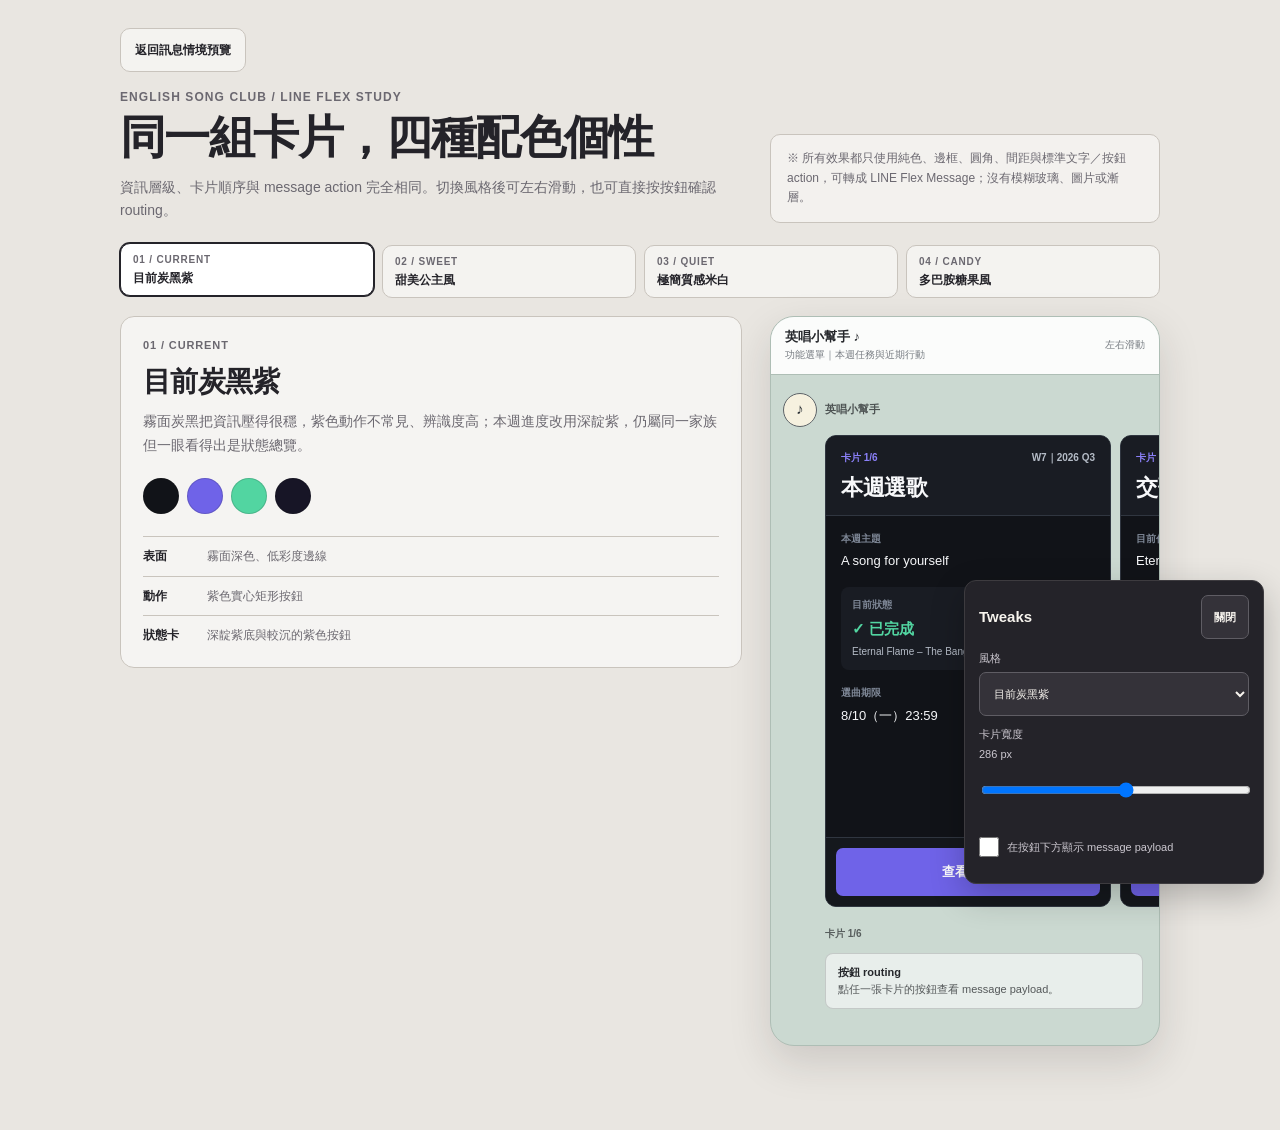
==== static/lab/carousel-themes/index.html @ 2abb139b "feat: add carousel prototype previews" ====
<!doctype html>
<html lang="zh-Hant">
<head>
  <meta charset="utf-8">
  <meta name="viewport" content="width=device-width, initial-scale=1">
  <meta name="robots" content="noindex, nofollow">
  <meta name="description" content="英唱小幫手 LINE Flex Carousel 現行炭黑紫與三種新配色比較稿。">
  <title>LINE Carousel 卡片配色比較</title>
  <style>
    :root {
      color-scheme: light;
      --page-bg: #e9e6e1;
      --page-ink: #242329;
      --page-muted: #6b6870;
      --page-line: #c9c4bd;
      --stage-bg: #d6e3db;
      --stage-line: #b8c7bf;
      --card-width: 286px;
      --font-body: "Microsoft JhengHei", "PingFang TC", sans-serif;
      --font-display: "Microsoft JhengHei", "PingFang TC", sans-serif;
      --motion: 180ms ease;
    }

    * { box-sizing: border-box; }

    html { background: var(--page-bg); }

    body {
      min-width: 0;
      margin: 0;
      color: var(--page-ink);
      background: var(--page-bg);
      font-family: var(--font-body);
      transition: background-color var(--motion), color var(--motion);
    }

    button,
    select,
    input { font: inherit; }

    button { cursor: pointer; }

    .artifact {
      width: min(100%, 1080px);
      margin: 0 auto;
      padding: 28px 20px 84px;
    }

    .back-link {
      display: inline-flex;
      min-height: 44px;
      align-items: center;
      margin-bottom: 18px;
      padding: 0 14px;
      border: 1px solid var(--page-line);
      border-radius: 10px;
      color: var(--page-ink);
      background: rgba(255, 255, 255, .52);
      font-size: 12px;
      font-weight: 800;
      text-decoration: none;
    }

    .intro {
      display: grid;
      grid-template-columns: minmax(0, 1fr) minmax(280px, 390px);
      gap: 28px;
      align-items: end;
      margin-bottom: 22px;
    }

    .kicker {
      margin: 0 0 8px;
      color: var(--page-muted);
      font-size: 12px;
      font-weight: 800;
      letter-spacing: .09em;
    }

    h1 {
      max-width: 680px;
      margin: 0;
      font: 800 clamp(26px, 5vw, 46px)/1.12 var(--font-display);
      letter-spacing: -.035em;
    }

    .intro-copy {
      max-width: 640px;
      margin: 12px 0 0;
      color: var(--page-muted);
      font-size: 14px;
      line-height: 1.7;
    }

    .implementation-note {
      margin: 0;
      padding: 14px 16px;
      border: 1px solid var(--page-line);
      border-radius: 10px;
      background: rgba(255, 255, 255, .42);
      color: var(--page-muted);
      font-size: 12px;
      line-height: 1.65;
    }

    .theme-switcher {
      display: grid;
      grid-template-columns: repeat(4, minmax(0, 1fr));
      gap: 8px;
      margin: 0 0 18px;
    }

    .theme-button {
      min-height: 52px;
      padding: 9px 12px;
      border: 1px solid var(--page-line);
      border-radius: 10px;
      color: var(--page-ink);
      background: rgba(255, 255, 255, .52);
      font-size: 12px;
      font-weight: 800;
      line-height: 1.35;
      text-align: left;
      transition: transform var(--motion), border-color var(--motion), background-color var(--motion);
    }

    .theme-button span {
      display: block;
      margin-bottom: 3px;
      color: var(--page-muted);
      font-size: 10px;
      letter-spacing: .08em;
    }

    .theme-button[aria-pressed="true"] {
      border-color: var(--page-ink);
      background: #ffffff;
      box-shadow: 0 0 0 1px var(--page-ink);
      transform: translateY(-2px);
    }

    .preview-grid {
      display: grid;
      grid-template-columns: minmax(0, 1fr) 390px;
      gap: 28px;
      align-items: start;
    }

    .theme-brief {
      position: sticky;
      top: 20px;
      padding: 22px;
      border: 1px solid var(--page-line);
      border-radius: 14px;
      background: rgba(255, 255, 255, .56);
    }

    .theme-index {
      margin: 0 0 14px;
      color: var(--page-muted);
      font-size: 11px;
      font-weight: 800;
      letter-spacing: .08em;
    }

    .theme-brief h2 {
      margin: 0;
      font: 800 28px/1.2 var(--font-display);
      letter-spacing: -.025em;
    }

    .theme-summary {
      margin: 12px 0 0;
      color: var(--page-muted);
      font-size: 14px;
      line-height: 1.7;
    }

    .swatches {
      display: flex;
      gap: 8px;
      margin-top: 20px;
    }

    .swatch {
      width: 36px;
      height: 36px;
      border: 1px solid rgba(20, 20, 24, .16);
      border-radius: 50%;
      background: var(--swatch);
    }

    .difference-list {
      display: grid;
      gap: 10px;
      margin: 22px 0 0;
      padding: 0;
      list-style: none;
    }

    .difference-list li {
      display: grid;
      grid-template-columns: 54px 1fr;
      gap: 10px;
      padding-top: 10px;
      border-top: 1px solid var(--page-line);
      color: var(--page-muted);
      font-size: 12px;
      line-height: 1.55;
    }

    .difference-list strong { color: var(--page-ink); }

    .phone {
      width: 390px;
      overflow: hidden;
      border: 1px solid var(--stage-line);
      border-radius: 24px;
      background: var(--stage-bg);
      box-shadow: 0 16px 42px rgba(40, 35, 32, .15);
      transition: background-color var(--motion), border-color var(--motion);
    }

    .line-bar {
      display: flex;
      align-items: center;
      justify-content: space-between;
      min-height: 58px;
      padding: 10px 14px;
      border-bottom: 1px solid var(--stage-line);
      background: rgba(255, 255, 255, .92);
    }

    .line-bar__title {
      display: block;
      color: #25272b;
      font-size: 13px;
      font-weight: 800;
    }

    .line-bar__meta {
      display: block;
      margin-top: 2px;
      color: #777c82;
      font-size: 10px;
    }

    .line-bar__hint {
      color: #777c82;
      font-size: 10px;
    }

    .chat {
      min-height: 670px;
      padding: 18px 0 14px 12px;
    }

    .sender-row {
      display: flex;
      gap: 8px;
      align-items: center;
      margin: 0 12px 8px 0;
    }

    .avatar {
      display: grid;
      width: 34px;
      height: 34px;
      place-items: center;
      border: 1px solid #5d6368;
      border-radius: 50%;
      color: #2c3135;
      background: #f6f1df;
      font-family: Georgia, serif;
      font-size: 15px;
      font-weight: 800;
    }

    .sender {
      color: rgba(28, 31, 33, .72);
      font-size: 11px;
      font-weight: 800;
    }

    .carousel {
      display: flex;
      width: 100%;
      gap: 9px;
      overflow-x: auto;
      padding: 0 30px 12px 42px;
      scroll-padding-left: 42px;
      scroll-snap-type: x mandatory;
      scrollbar-width: thin;
      overscroll-behavior-x: contain;
    }

    .card {
      display: flex;
      width: min(var(--card-width), calc(100vw - 76px));
      min-height: 472px;
      flex: 0 0 min(var(--card-width), calc(100vw - 76px));
      flex-direction: column;
      overflow: hidden;
      border: 1px solid var(--card-border);
      border-radius: var(--card-radius);
      color: var(--card-text);
      background: var(--card-bg);
      scroll-snap-align: start;
      scroll-snap-stop: always;
      transition: background-color var(--motion), border-color var(--motion), border-radius var(--motion);
    }

    .card__header {
      padding: var(--header-padding);
      border-bottom: var(--divider-width) solid var(--card-border);
      background: var(--header-bg);
    }

    .card__eyebrow {
      display: flex;
      align-items: flex-start;
      justify-content: space-between;
      gap: 8px;
      font-size: 10px;
      font-weight: 800;
      line-height: 1.35;
    }

    .card__count { color: var(--card-accent); }

    .card__context {
      color: var(--card-muted);
      text-align: right;
    }

    .card__title {
      margin: 10px 0 0;
      color: var(--card-text);
      font: var(--title-weight) 22px/1.24 var(--font-display);
      letter-spacing: var(--title-spacing);
    }

    .card__body {
      display: flex;
      flex: 1 1 auto;
      flex-direction: column;
      gap: var(--body-gap);
      padding: var(--body-padding);
      background: var(--body-bg);
    }

    .field { min-width: 0; }

    .label {
      display: block;
      color: var(--card-subtle);
      font-size: 10px;
      font-weight: 800;
      line-height: 1.35;
      letter-spacing: var(--label-spacing);
    }

    .value {
      display: block;
      margin-top: 6px;
      color: var(--card-text);
      font-size: 13px;
      line-height: 1.55;
      overflow-wrap: anywhere;
    }

    .status-panel {
      padding: var(--panel-padding);
      border: var(--panel-border-width) solid var(--panel-border);
      border-radius: var(--panel-radius);
      background: var(--panel-bg);
    }

    .status-value {
      display: block;
      margin-top: 6px;
      color: var(--status-color, var(--card-muted));
      font-size: 15px;
      font-weight: 800;
      line-height: 1.42;
    }

    .status-detail {
      display: block;
      margin-top: 5px;
      color: var(--card-muted);
      font-size: 10px;
      line-height: 1.5;
      overflow-wrap: anywhere;
    }

    .steps {
      display: grid;
      grid-template-columns: repeat(3, minmax(0, 1fr));
      gap: 6px;
      margin-top: 8px;
    }

    .step {
      padding: 10px 4px 8px;
      border: 1px solid var(--step-border);
      border-radius: var(--step-radius);
      color: var(--card-text);
      background: var(--step-bg);
      text-align: center;
    }

    .step strong {
      display: block;
      color: var(--status-done);
      font-size: 15px;
      line-height: 1;
    }

    .step span {
      display: block;
      margin-top: 7px;
      font-size: 10px;
      font-weight: 800;
      line-height: 1.25;
    }

    .card__footer {
      padding: var(--footer-padding);
      border-top: var(--divider-width) solid var(--card-border);
      background: var(--footer-bg);
    }

    .card__button {
      width: 100%;
      min-height: 48px;
      padding: 10px 12px;
      border: var(--button-border-width) solid var(--button-border);
      border-radius: var(--button-radius);
      color: var(--button-text);
      background: var(--button-bg);
      font-size: 13px;
      font-weight: 800;
      transition: transform 120ms ease, filter 120ms ease;
    }

    .card__button:active { transform: scale(.985); }

    .route {
      display: block;
      margin-top: 7px;
      color: var(--card-subtle);
      font-family: Consolas, monospace;
      font-size: 9px;
      text-align: center;
    }

    .route[hidden] { display: none; }

    .page-indicator {
      margin: 8px 16px 0 42px;
      color: rgba(28, 31, 33, .66);
      font-size: 10px;
      font-weight: 800;
    }

    .tap-result {
      min-height: 48px;
      margin: 12px 16px 0 42px;
      padding: 10px 12px;
      border: 1px solid rgba(34, 38, 40, .18);
      border-radius: 8px;
      color: rgba(28, 31, 33, .72);
      background: rgba(255, 255, 255, .56);
      font-size: 11px;
      line-height: 1.55;
    }

    .tap-result strong { color: #25272b; }

    /* 01：目前炭黑紫。霧面深色、緊實間距、實心紫色動作。 */
    .preview-shell[data-theme="baseline"] {
      --stage-bg: #cbd9d1;
      --stage-line: #aebeb5;
      --card-bg: #111318;
      --header-bg: #191c23;
      --body-bg: #111318;
      --footer-bg: #15181d;
      --card-border: #303640;
      --card-text: #f7f8fa;
      --card-muted: #b4bbc6;
      --card-subtle: #7e8796;
      --card-accent: #8b80f9;
      --panel-bg: #191c23;
      --panel-border: transparent;
      --status-done: #52d5a1;
      --status-pending: #f0c66b;
      --step-bg: #111318;
      --step-border: transparent;
      --button-bg: #6f63e8;
      --button-text: #ffffff;
      --button-border: #6f63e8;
      --card-radius: 11px;
      --panel-radius: 8px;
      --step-radius: 6px;
      --button-radius: 7px;
      --header-padding: 15px 15px 13px;
      --body-padding: 16px 15px;
      --footer-padding: 10px;
      --body-gap: 16px;
      --panel-padding: 11px;
      --divider-width: 1px;
      --panel-border-width: 0px;
      --button-border-width: 0px;
      --title-weight: 800;
      --title-spacing: -.015em;
      --label-spacing: 0;
    }

    .preview-shell[data-theme="baseline"] .card[data-role="progress"] {
      --card-bg: #171526;
      --header-bg: #211d35;
      --body-bg: #171526;
      --footer-bg: #1b192c;
      --card-border: #4a426d;
      --card-accent: #b5acff;
      --panel-bg: #25203d;
      --step-bg: #13111f;
      --button-bg: #554c92;
      --button-border: #554c92;
    }

    /* 02：甜美公主風。奶油粉、莓果色、圓潤輪廓與珍珠般的留白。 */
    .preview-shell[data-theme="princess"] {
      --stage-bg: #ead8d9;
      --stage-line: #cdb7bb;
      --card-bg: #fff9f5;
      --header-bg: #f8e4e8;
      --body-bg: #fff9f5;
      --footer-bg: #fdf0f1;
      --card-border: #c98c9b;
      --card-text: #442b36;
      --card-muted: #80616e;
      --card-subtle: #9e7582;
      --card-accent: #bb3d71;
      --panel-bg: #f8e9ed;
      --panel-border: #e5c1ca;
      --status-done: #35765d;
      --status-pending: #9b5d16;
      --step-bg: #fffaf7;
      --step-border: #e7c9d0;
      --button-bg: #a82e62;
      --button-text: #fff9fb;
      --button-border: #a82e62;
      --card-radius: 22px;
      --panel-radius: 15px;
      --step-radius: 12px;
      --button-radius: 999px;
      --header-padding: 18px 18px 15px;
      --body-padding: 20px 18px;
      --footer-padding: 13px 14px 14px;
      --body-gap: 20px;
      --panel-padding: 13px;
      --divider-width: 1px;
      --panel-border-width: 1px;
      --button-border-width: 1px;
      --title-weight: 800;
      --title-spacing: .01em;
      --label-spacing: .07em;
      --font-display: Georgia, "Microsoft JhengHei", serif;
    }

    .preview-shell[data-theme="princess"] .card[data-role="progress"] {
      --card-bg: #eee8f0;
      --header-bg: #ded2e2;
      --body-bg: #eee8f0;
      --footer-bg: #e5dce8;
      --card-border: #9d82a4;
      --card-text: #3d3042;
      --card-muted: #76667d;
      --card-subtle: #8d7793;
      --card-accent: #74517e;
      --panel-bg: #e2d7e6;
      --panel-border: #bca7c1;
      --step-bg: #f6f1f7;
      --step-border: #cdbbd1;
      --button-bg: #74517e;
      --button-border: #74517e;
    }

    /* 03：極簡質感米白。紙感暖白、墨色、細線與較方正的節奏。 */
    .preview-shell[data-theme="minimal"] {
      --stage-bg: #ddd7cb;
      --stage-line: #bdb5a7;
      --card-bg: #f7f2e8;
      --header-bg: #f7f2e8;
      --body-bg: #f7f2e8;
      --footer-bg: #f7f2e8;
      --card-border: #b8ad9b;
      --card-text: #272622;
      --card-muted: #716b61;
      --card-subtle: #8d8578;
      --card-accent: #5f5548;
      --panel-bg: #ece5d8;
      --panel-border: #d2c8b7;
      --status-done: #2f6e58;
      --status-pending: #91641e;
      --step-bg: #f8f4ec;
      --step-border: #d2c8b7;
      --button-bg: #2f2d28;
      --button-text: #fbf7ef;
      --button-border: #2f2d28;
      --card-radius: 6px;
      --panel-radius: 3px;
      --step-radius: 2px;
      --button-radius: 3px;
      --header-padding: 19px 18px 15px;
      --body-padding: 22px 18px;
      --footer-padding: 12px 18px 18px;
      --body-gap: 22px;
      --panel-padding: 13px;
      --divider-width: 1px;
      --panel-border-width: 1px;
      --button-border-width: 1px;
      --title-weight: 700;
      --title-spacing: .035em;
      --label-spacing: .11em;
    }

    .preview-shell[data-theme="minimal"] .card[data-role="progress"] {
      --card-bg: #ded7ca;
      --header-bg: #d6cdbf;
      --body-bg: #ded7ca;
      --footer-bg: #ded7ca;
      --card-border: #897e6f;
      --card-text: #302d28;
      --card-muted: #655f56;
      --card-subtle: #766e63;
      --card-accent: #453f37;
      --panel-bg: #d2c9bb;
      --panel-border: #a99e8e;
      --step-bg: #e8e1d6;
      --step-border: #b9ad9c;
      --button-bg: transparent;
      --button-text: #302d28;
      --button-border: #514b43;
    }

    /* 04：多巴胺糖果風。高彩度分工、厚實圓角、每張卡一種糖果角色。 */
    .preview-shell[data-theme="candy"] {
      --stage-bg: #ffe56b;
      --stage-line: #262c4f;
      --card-bg: #fffaf2;
      --header-bg: #fffaf2;
      --body-bg: #fffaf2;
      --footer-bg: #fff2dc;
      --card-border: #252a50;
      --card-text: #202544;
      --card-muted: #575d7b;
      --card-subtle: #6f7190;
      --card-accent: var(--kind-accent, #e73378);
      --panel-bg: var(--kind-soft, #ffe2ed);
      --panel-border: #252a50;
      --status-done: #008a6c;
      --status-pending: #9b4c00;
      --step-bg: #fffaf2;
      --step-border: #252a50;
      --button-bg: var(--kind-action, #e73378);
      --button-text: #ffffff;
      --button-border: #252a50;
      --card-radius: 18px;
      --panel-radius: 13px;
      --step-radius: 10px;
      --button-radius: 12px;
      --header-padding: 17px 16px 14px;
      --body-padding: 18px 16px;
      --footer-padding: 12px;
      --body-gap: 18px;
      --panel-padding: 12px;
      --divider-width: 2px;
      --panel-border-width: 2px;
      --button-border-width: 2px;
      --title-weight: 900;
      --title-spacing: -.02em;
      --label-spacing: .05em;
      --font-display: "Arial Rounded MT Bold", "Microsoft JhengHei", sans-serif;
    }

    .preview-shell[data-theme="candy"] .card[data-kind="pick"] { --kind-accent: #df2472; --kind-soft: #ffe0eb; --kind-action: #df2472; }
    .preview-shell[data-theme="candy"] .card[data-kind="submit"] { --kind-accent: #275bd8; --kind-soft: #dfe9ff; --kind-action: #275bd8; }
    .preview-shell[data-theme="candy"] .card[data-kind="reflection"] { --kind-accent: #d94d19; --kind-soft: #ffe3d4; --kind-action: #d94d19; }
    .preview-shell[data-theme="candy"] .card[data-kind="next"] { --kind-accent: #007d75; --kind-soft: #d4f3ea; --kind-action: #007d75; }
    .preview-shell[data-theme="candy"] .card[data-kind="activity"] { --kind-accent: #9b3cc2; --kind-soft: #f3ddfb; --kind-action: #9b3cc2; }

    .preview-shell[data-theme="candy"] .card[data-role="progress"] {
      --kind-accent: #6750cc;
      --card-bg: #e8e0ff;
      --header-bg: #d9ceff;
      --body-bg: #e8e0ff;
      --footer-bg: #ded3ff;
      --panel-bg: #d6c9ff;
      --step-bg: #f8f5ff;
      --button-bg: #4f3fa9;
    }

    .preview-shell[data-theme="candy"] .card__count {
      padding: 4px 7px;
      border: 2px solid #252a50;
      border-radius: 999px;
      color: #202544;
      background: var(--kind-soft, #ffe0eb);
      line-height: 1;
    }

    .tweaks {
      position: fixed;
      right: 16px;
      bottom: 16px;
      z-index: 20;
      width: min(300px, calc(100vw - 32px));
      padding: 14px;
      border: 1px solid #3d3b3f;
      border-radius: 12px;
      color: #f7f4ee;
      background: #242329;
      box-shadow: 0 12px 34px rgba(0, 0, 0, .24);
    }

    .tweaks[hidden] { display: none; }

    .tweaks__header {
      display: flex;
      align-items: center;
      justify-content: space-between;
      gap: 12px;
      margin-bottom: 12px;
    }

    .tweaks h2 {
      margin: 0;
      font: 800 15px/1.2 var(--font-body);
    }

    .tweaks__close {
      min-height: 44px;
      padding: 0 12px;
      border: 1px solid #5f5d64;
      border-radius: 7px;
      color: #f7f4ee;
      background: #343239;
      font-size: 11px;
      font-weight: 800;
    }

    .control {
      display: grid;
      gap: 6px;
      margin-top: 11px;
      color: #cbc7cf;
      font-size: 11px;
    }

    .control select,
    .control input[type="range"] {
      width: 100%;
      min-height: 44px;
    }

    .control select {
      padding: 0 10px;
      border: 1px solid #5f5d64;
      border-radius: 7px;
      color: #f7f4ee;
      background: #343239;
    }

    .control--check {
      grid-template-columns: 22px 1fr;
      align-items: center;
      min-height: 44px;
      cursor: pointer;
    }

    .control--check input {
      width: 20px;
      height: 20px;
      margin: 0;
    }

    @media (max-width: 820px) {
      .intro,
      .preview-grid { grid-template-columns: 1fr; }
      .theme-brief { position: static; }
      .phone { margin: 0 auto; }
    }

    @media (max-width: 520px) {
      .artifact { padding: 18px 0 74px; }
      .intro,
      .theme-switcher,
      .theme-brief { margin-right: 12px; margin-left: 12px; }
      .theme-switcher { grid-template-columns: repeat(2, minmax(0, 1fr)); }
      .phone { width: 100%; border-right: 0; border-left: 0; border-radius: 0; }
      .chat { min-height: 640px; }
    }

    @media (prefers-reduced-motion: reduce) {
      *,
      *::before,
      *::after {
        scroll-behavior: auto !important;
        transition-duration: .01ms !important;
      }
    }
  </style>
</head>
<body>
  <main class="artifact">
    <a class="back-link" href="../reminders/">返回訊息情境預覽</a>
    <section class="intro" aria-labelledby="page-title">
      <div>
        <p class="kicker">ENGLISH SONG CLUB / LINE FLEX STUDY</p>
        <h1 id="page-title">同一組卡片，四種配色個性</h1>
        <p class="intro-copy">資訊層級、卡片順序與 message action 完全相同。切換風格後可左右滑動，也可直接按按鈕確認 routing。</p>
      </div>
      <p class="implementation-note">※ 所有效果都只使用純色、邊框、圓角、間距與標準文字／按鈕 action，可轉成 LINE Flex Message；沒有模糊玻璃、圖片或漸層。</p>
    </section>

    <nav class="theme-switcher" aria-label="卡片風格">
      <button class="theme-button" type="button" data-theme-button="baseline" aria-pressed="true"><span>01 / CURRENT</span>目前炭黑紫</button>
      <button class="theme-button" type="button" data-theme-button="princess" aria-pressed="false"><span>02 / SWEET</span>甜美公主風</button>
      <button class="theme-button" type="button" data-theme-button="minimal" aria-pressed="false"><span>03 / QUIET</span>極簡質感米白</button>
      <button class="theme-button" type="button" data-theme-button="candy" aria-pressed="false"><span>04 / CANDY</span>多巴胺糖果風</button>
    </nav>

    <section class="preview-grid">
      <aside class="theme-brief" aria-live="polite">
        <p class="theme-index" id="theme-index">01 / CURRENT</p>
        <h2 id="theme-name">目前炭黑紫</h2>
        <p class="theme-summary" id="theme-summary"></p>
        <div class="swatches" id="swatches" aria-label="主要色票"></div>
        <ul class="difference-list" id="difference-list"></ul>
      </aside>

      <div class="preview-shell" data-theme="baseline">
        <section class="phone" aria-label="390 像素 LINE 手機預覽">
          <header class="line-bar">
            <div>
              <span class="line-bar__title">英唱小幫手 ♪</span>
              <span class="line-bar__meta">功能選單｜本週任務與近期行動</span>
            </div>
            <span class="line-bar__hint">左右滑動</span>
          </header>
          <div class="chat">
            <div class="sender-row">
              <div class="avatar" aria-hidden="true">♪</div>
              <span class="sender">英唱小幫手</span>
            </div>
            <div class="carousel" id="carousel" aria-label="功能選單卡片 Carousel"></div>
            <p class="page-indicator" id="page-indicator">卡片 1/6</p>
            <p class="tap-result" id="tap-result" aria-live="polite"><strong>按鈕 routing</strong><br>點任一張卡片的按鈕查看 message payload。</p>
          </div>
        </section>
      </div>
    </section>
  </main>

  <aside class="tweaks" id="tweaks" aria-label="Tweaks">
    <div class="tweaks__header">
      <h2>Tweaks</h2>
      <button class="tweaks__close" id="close-tweaks" type="button">關閉</button>
    </div>
    <label class="control">風格
      <select id="theme-select">
        <option value="baseline">目前炭黑紫</option>
        <option value="princess">甜美公主風</option>
        <option value="minimal">極簡質感米白</option>
        <option value="candy">多巴胺糖果風</option>
      </select>
    </label>
    <label class="control">卡片寬度 <output id="width-output">286 px</output>
      <input id="width-range" type="range" min="258" max="310" step="2" value="286">
    </label>
    <label class="control control--check">
      <input id="route-toggle" type="checkbox">
      <span>在按鈕下方顯示 message payload</span>
    </label>
  </aside>

  <script src="app.js"></script>
</body>
</html>
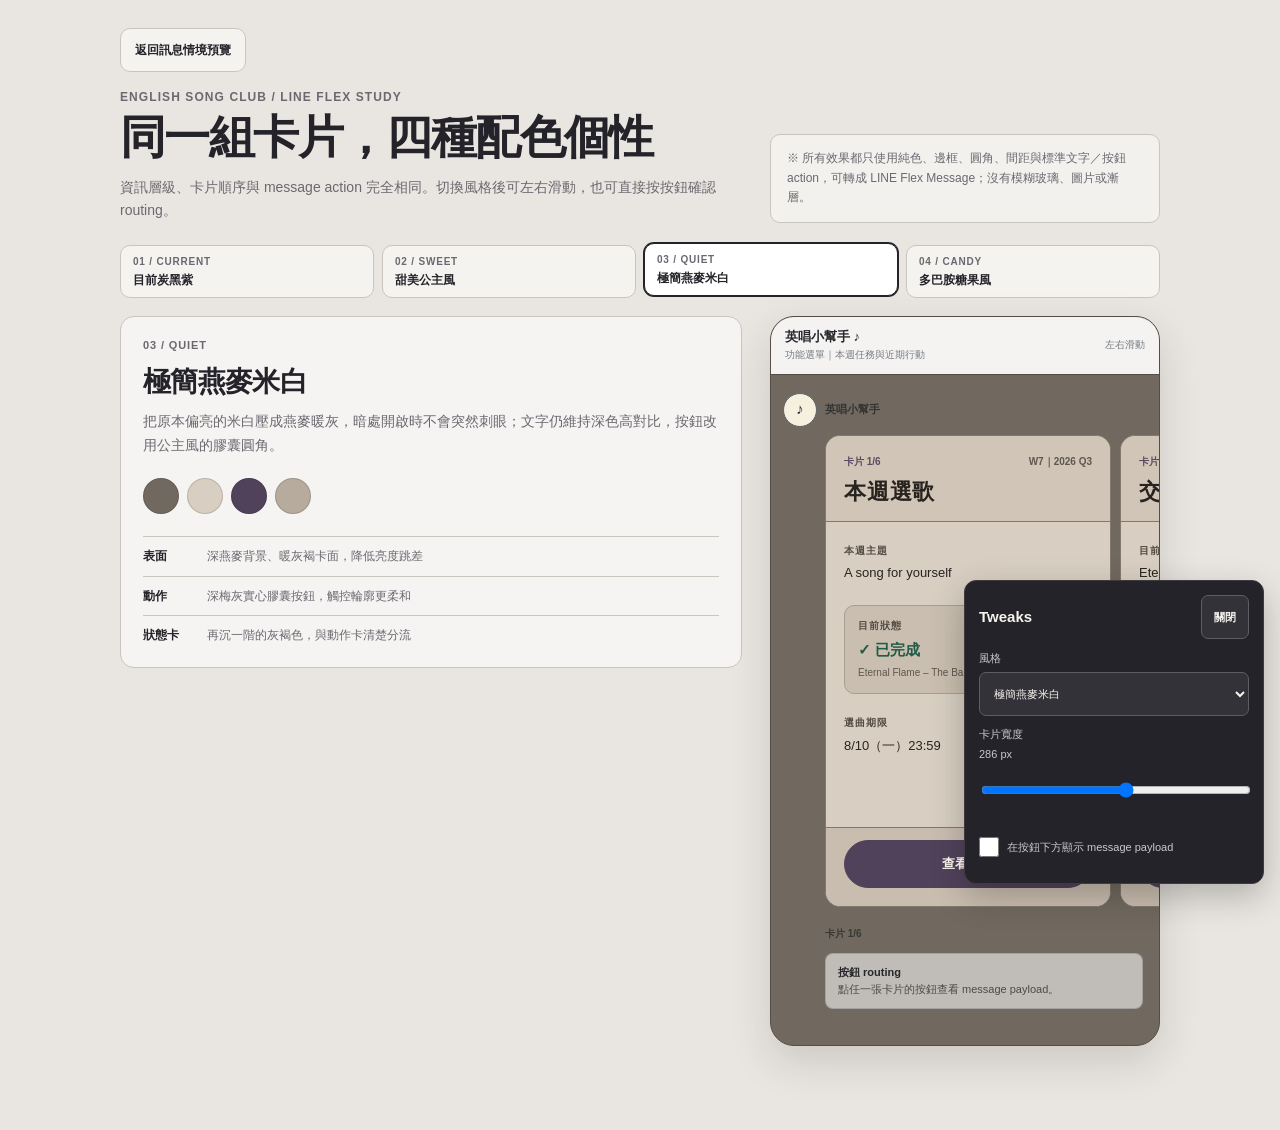
==== commit 056b53b0: "design: soften ivory carousel theme" ====
--- a/static/lab/carousel-themes/index.html
+++ b/static/lab/carousel-themes/index.html
@@ -588,32 +588,32 @@
       --button-border: #74517e;
     }
 
-    /* 03：極簡質感米白。紙感暖白、墨色、細線與較方正的節奏。 */
+    /* 03：極簡燕麥米白。壓低整體明度，以暖灰褐表面降低暗處觀看的亮度跳差。 */
     .preview-shell[data-theme="minimal"] {
-      --stage-bg: #ddd7cb;
-      --stage-line: #bdb5a7;
-      --card-bg: #f7f2e8;
-      --header-bg: #f7f2e8;
-      --body-bg: #f7f2e8;
-      --footer-bg: #f7f2e8;
-      --card-border: #b8ad9b;
-      --card-text: #272622;
-      --card-muted: #716b61;
-      --card-subtle: #8d8578;
-      --card-accent: #5f5548;
-      --panel-bg: #ece5d8;
-      --panel-border: #d2c8b7;
-      --status-done: #2f6e58;
-      --status-pending: #91641e;
-      --step-bg: #f8f4ec;
-      --step-border: #d2c8b7;
-      --button-bg: #2f2d28;
-      --button-text: #fbf7ef;
-      --button-border: #2f2d28;
-      --card-radius: 6px;
-      --panel-radius: 3px;
-      --step-radius: 2px;
-      --button-radius: 3px;
+      --stage-bg: #71695f;
+      --stage-line: #554e46;
+      --card-bg: #d8cfc2;
+      --header-bg: #d0c5b7;
+      --body-bg: #d8cfc2;
+      --footer-bg: #c9bdaf;
+      --card-border: #83786b;
+      --card-text: #28231f;
+      --card-muted: #5f574f;
+      --card-subtle: #534b44;
+      --card-accent: #594b63;
+      --panel-bg: #c9beaf;
+      --panel-border: #aa9e8f;
+      --status-done: #205c48;
+      --status-pending: #7b5214;
+      --step-bg: #ddd5ca;
+      --step-border: #aa9e8f;
+      --button-bg: #51425b;
+      --button-text: #fffaf2;
+      --button-border: #51425b;
+      --card-radius: 15px;
+      --panel-radius: 10px;
+      --step-radius: 9px;
+      --button-radius: 999px;
       --header-padding: 19px 18px 15px;
       --body-padding: 22px 18px;
       --footer-padding: 12px 18px 18px;
@@ -628,22 +628,22 @@
     }
 
     .preview-shell[data-theme="minimal"] .card[data-role="progress"] {
-      --card-bg: #ded7ca;
-      --header-bg: #d6cdbf;
-      --body-bg: #ded7ca;
-      --footer-bg: #ded7ca;
-      --card-border: #897e6f;
-      --card-text: #302d28;
-      --card-muted: #655f56;
-      --card-subtle: #766e63;
-      --card-accent: #453f37;
-      --panel-bg: #d2c9bb;
-      --panel-border: #a99e8e;
-      --step-bg: #e8e1d6;
-      --step-border: #b9ad9c;
-      --button-bg: transparent;
-      --button-text: #302d28;
-      --button-border: #514b43;
+      --card-bg: #b7ab9d;
+      --header-bg: #aa9d8e;
+      --body-bg: #b7ab9d;
+      --footer-bg: #a99c8d;
+      --card-border: #74685d;
+      --card-text: #251f1b;
+      --card-muted: #453d36;
+      --card-subtle: #453d36;
+      --card-accent: #493c52;
+      --panel-bg: #a39789;
+      --panel-border: #827568;
+      --step-bg: #c3b8aa;
+      --step-border: #8f8275;
+      --button-bg: #574a42;
+      --button-text: #fffaf2;
+      --button-border: #574a42;
     }
 
     /* 04：多巴胺糖果風。高彩度分工、厚實圓角、每張卡一種糖果角色。 */
@@ -827,22 +827,22 @@
     </section>
 
     <nav class="theme-switcher" aria-label="卡片風格">
-      <button class="theme-button" type="button" data-theme-button="baseline" aria-pressed="true"><span>01 / CURRENT</span>目前炭黑紫</button>
+      <button class="theme-button" type="button" data-theme-button="baseline" aria-pressed="false"><span>01 / CURRENT</span>目前炭黑紫</button>
       <button class="theme-button" type="button" data-theme-button="princess" aria-pressed="false"><span>02 / SWEET</span>甜美公主風</button>
-      <button class="theme-button" type="button" data-theme-button="minimal" aria-pressed="false"><span>03 / QUIET</span>極簡質感米白</button>
+      <button class="theme-button" type="button" data-theme-button="minimal" aria-pressed="true"><span>03 / QUIET</span>極簡燕麥米白</button>
       <button class="theme-button" type="button" data-theme-button="candy" aria-pressed="false"><span>04 / CANDY</span>多巴胺糖果風</button>
     </nav>
 
     <section class="preview-grid">
       <aside class="theme-brief" aria-live="polite">
-        <p class="theme-index" id="theme-index">01 / CURRENT</p>
-        <h2 id="theme-name">目前炭黑紫</h2>
+        <p class="theme-index" id="theme-index">03 / QUIET</p>
+        <h2 id="theme-name">極簡燕麥米白</h2>
         <p class="theme-summary" id="theme-summary"></p>
         <div class="swatches" id="swatches" aria-label="主要色票"></div>
         <ul class="difference-list" id="difference-list"></ul>
       </aside>
 
-      <div class="preview-shell" data-theme="baseline">
+      <div class="preview-shell" data-theme="minimal">
         <section class="phone" aria-label="390 像素 LINE 手機預覽">
           <header class="line-bar">
             <div>
@@ -874,7 +874,7 @@
       <select id="theme-select">
         <option value="baseline">目前炭黑紫</option>
         <option value="princess">甜美公主風</option>
-        <option value="minimal">極簡質感米白</option>
+        <option value="minimal" selected>極簡燕麥米白</option>
         <option value="candy">多巴胺糖果風</option>
       </select>
     </label>
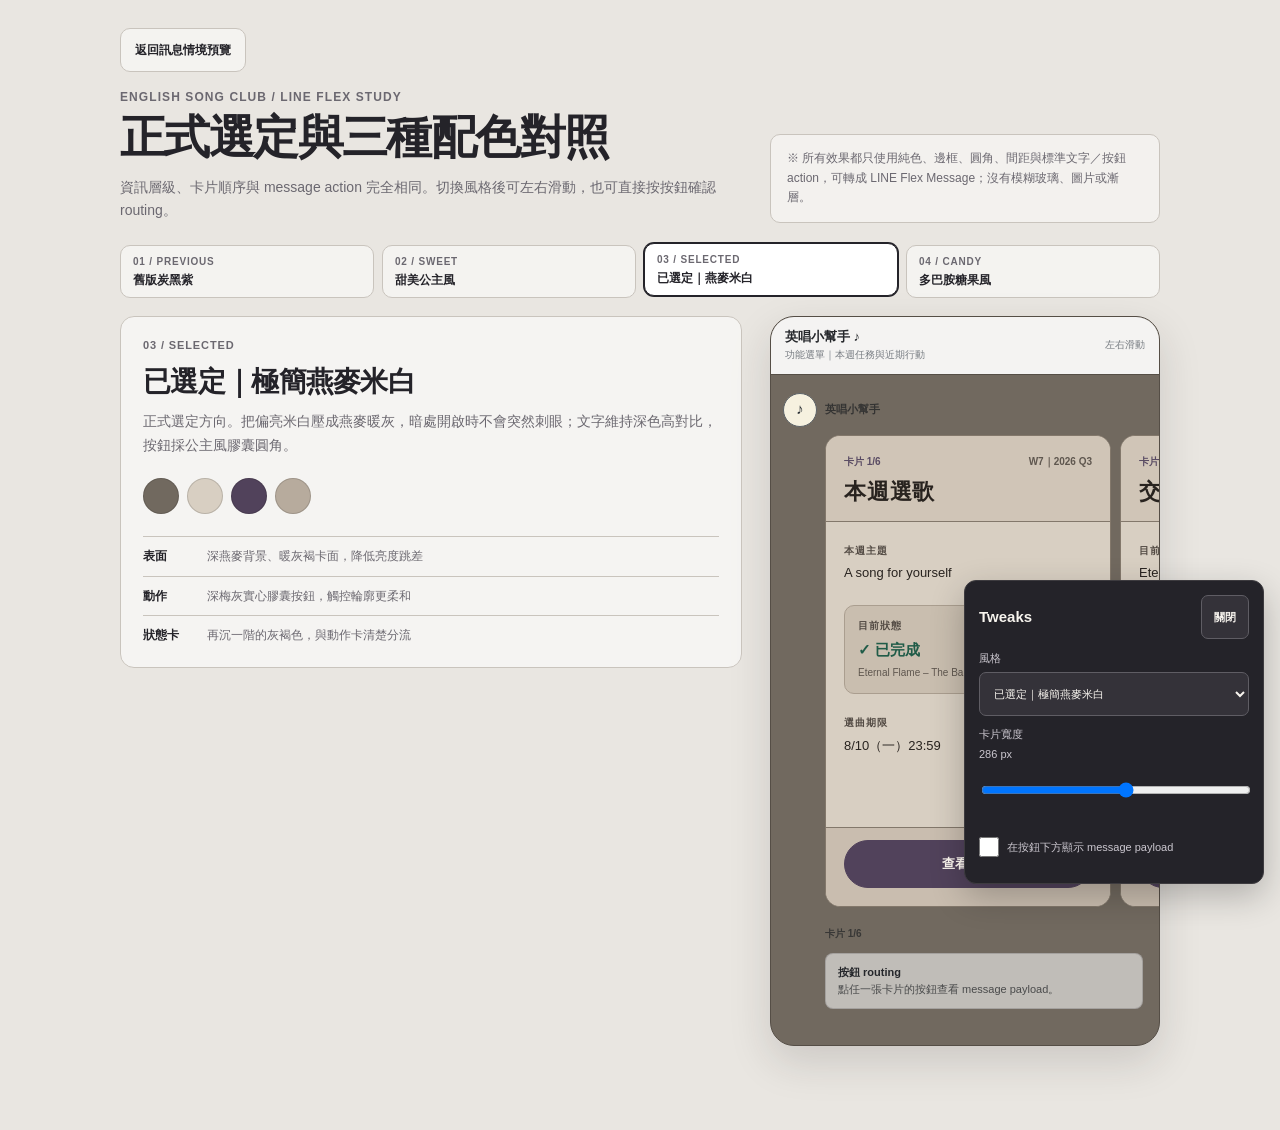
==== commit 67f3b4cb: "design: apply oat palette to carousel previews" ====
--- a/static/lab/carousel-themes/index.html
+++ b/static/lab/carousel-themes/index.html
@@ -820,23 +820,23 @@
     <section class="intro" aria-labelledby="page-title">
       <div>
         <p class="kicker">ENGLISH SONG CLUB / LINE FLEX STUDY</p>
-        <h1 id="page-title">同一組卡片，四種配色個性</h1>
+        <h1 id="page-title">正式選定與三種配色對照</h1>
         <p class="intro-copy">資訊層級、卡片順序與 message action 完全相同。切換風格後可左右滑動，也可直接按按鈕確認 routing。</p>
       </div>
       <p class="implementation-note">※ 所有效果都只使用純色、邊框、圓角、間距與標準文字／按鈕 action，可轉成 LINE Flex Message；沒有模糊玻璃、圖片或漸層。</p>
     </section>
 
     <nav class="theme-switcher" aria-label="卡片風格">
-      <button class="theme-button" type="button" data-theme-button="baseline" aria-pressed="false"><span>01 / CURRENT</span>目前炭黑紫</button>
+      <button class="theme-button" type="button" data-theme-button="baseline" aria-pressed="false"><span>01 / PREVIOUS</span>舊版炭黑紫</button>
       <button class="theme-button" type="button" data-theme-button="princess" aria-pressed="false"><span>02 / SWEET</span>甜美公主風</button>
-      <button class="theme-button" type="button" data-theme-button="minimal" aria-pressed="true"><span>03 / QUIET</span>極簡燕麥米白</button>
+      <button class="theme-button" type="button" data-theme-button="minimal" aria-pressed="true"><span>03 / SELECTED</span>已選定｜燕麥米白</button>
       <button class="theme-button" type="button" data-theme-button="candy" aria-pressed="false"><span>04 / CANDY</span>多巴胺糖果風</button>
     </nav>
 
     <section class="preview-grid">
       <aside class="theme-brief" aria-live="polite">
-        <p class="theme-index" id="theme-index">03 / QUIET</p>
-        <h2 id="theme-name">極簡燕麥米白</h2>
+        <p class="theme-index" id="theme-index">03 / SELECTED</p>
+        <h2 id="theme-name">已選定｜極簡燕麥米白</h2>
         <p class="theme-summary" id="theme-summary"></p>
         <div class="swatches" id="swatches" aria-label="主要色票"></div>
         <ul class="difference-list" id="difference-list"></ul>
@@ -872,9 +872,9 @@
     </div>
     <label class="control">風格
       <select id="theme-select">
-        <option value="baseline">目前炭黑紫</option>
+        <option value="baseline">舊版炭黑紫</option>
         <option value="princess">甜美公主風</option>
-        <option value="minimal" selected>極簡燕麥米白</option>
+        <option value="minimal" selected>已選定｜極簡燕麥米白</option>
         <option value="candy">多巴胺糖果風</option>
       </select>
     </label>
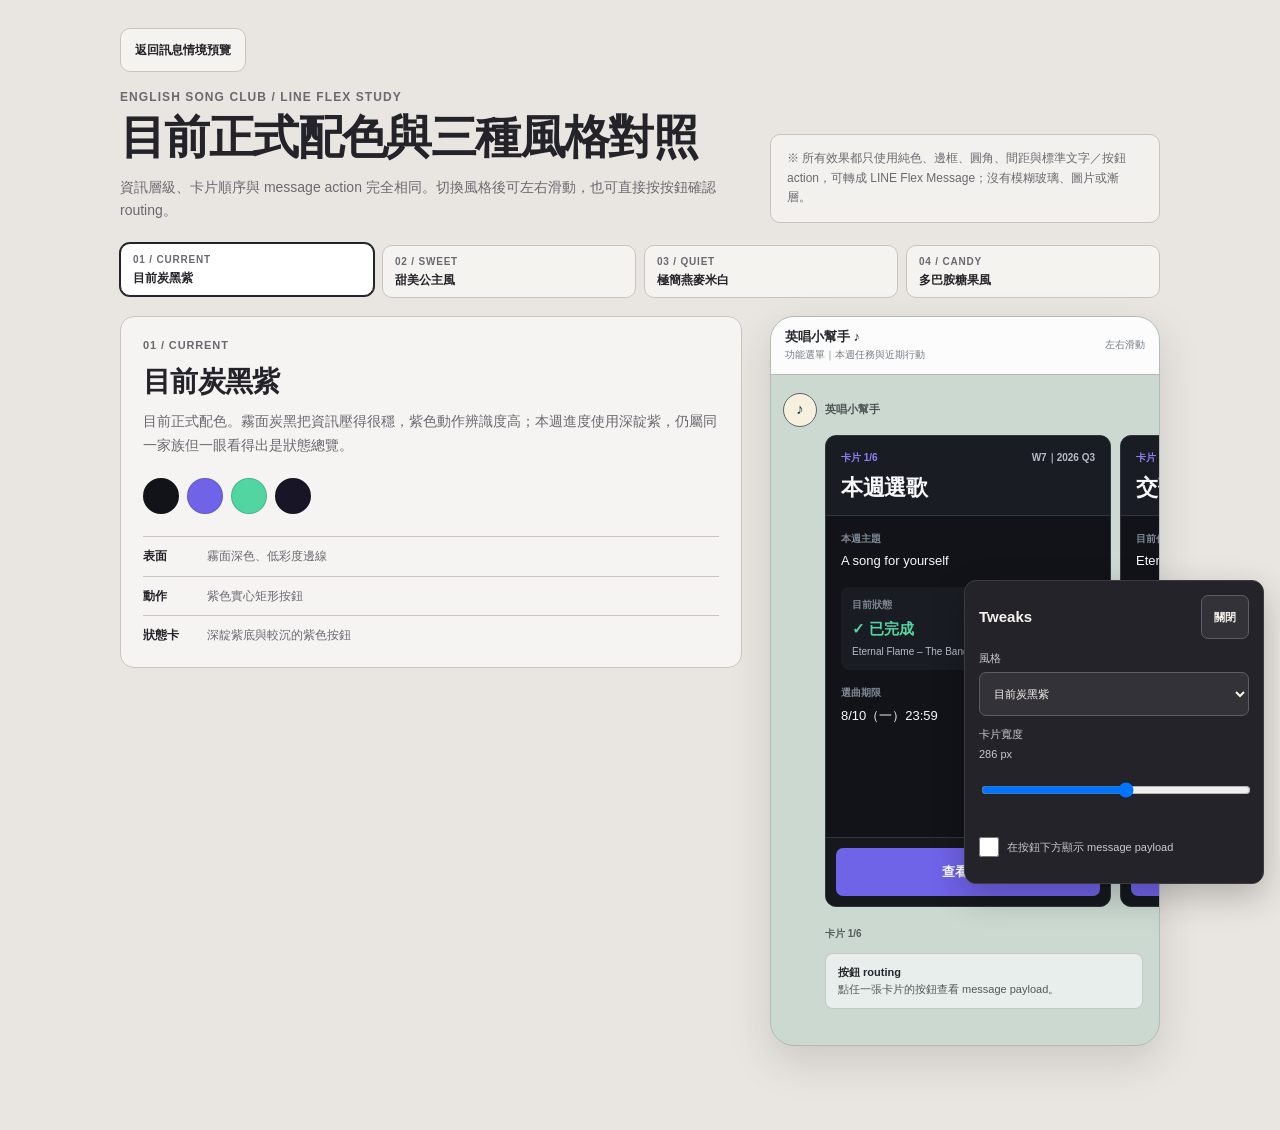
==== commit 06e183f6: "design: restore charcoal purple carousel previews" ====
--- a/static/lab/carousel-themes/index.html
+++ b/static/lab/carousel-themes/index.html
@@ -820,29 +820,29 @@
     <section class="intro" aria-labelledby="page-title">
       <div>
         <p class="kicker">ENGLISH SONG CLUB / LINE FLEX STUDY</p>
-        <h1 id="page-title">正式選定與三種配色對照</h1>
+        <h1 id="page-title">目前正式配色與三種風格對照</h1>
         <p class="intro-copy">資訊層級、卡片順序與 message action 完全相同。切換風格後可左右滑動，也可直接按按鈕確認 routing。</p>
       </div>
       <p class="implementation-note">※ 所有效果都只使用純色、邊框、圓角、間距與標準文字／按鈕 action，可轉成 LINE Flex Message；沒有模糊玻璃、圖片或漸層。</p>
     </section>
 
     <nav class="theme-switcher" aria-label="卡片風格">
-      <button class="theme-button" type="button" data-theme-button="baseline" aria-pressed="false"><span>01 / PREVIOUS</span>舊版炭黑紫</button>
+      <button class="theme-button" type="button" data-theme-button="baseline" aria-pressed="true"><span>01 / CURRENT</span>目前炭黑紫</button>
       <button class="theme-button" type="button" data-theme-button="princess" aria-pressed="false"><span>02 / SWEET</span>甜美公主風</button>
-      <button class="theme-button" type="button" data-theme-button="minimal" aria-pressed="true"><span>03 / SELECTED</span>已選定｜燕麥米白</button>
+      <button class="theme-button" type="button" data-theme-button="minimal" aria-pressed="false"><span>03 / QUIET</span>極簡燕麥米白</button>
       <button class="theme-button" type="button" data-theme-button="candy" aria-pressed="false"><span>04 / CANDY</span>多巴胺糖果風</button>
     </nav>
 
     <section class="preview-grid">
       <aside class="theme-brief" aria-live="polite">
-        <p class="theme-index" id="theme-index">03 / SELECTED</p>
-        <h2 id="theme-name">已選定｜極簡燕麥米白</h2>
+        <p class="theme-index" id="theme-index">01 / CURRENT</p>
+        <h2 id="theme-name">目前炭黑紫</h2>
         <p class="theme-summary" id="theme-summary"></p>
         <div class="swatches" id="swatches" aria-label="主要色票"></div>
         <ul class="difference-list" id="difference-list"></ul>
       </aside>
 
-      <div class="preview-shell" data-theme="minimal">
+      <div class="preview-shell" data-theme="baseline">
         <section class="phone" aria-label="390 像素 LINE 手機預覽">
           <header class="line-bar">
             <div>
@@ -872,9 +872,9 @@
     </div>
     <label class="control">風格
       <select id="theme-select">
-        <option value="baseline">舊版炭黑紫</option>
+        <option value="baseline" selected>目前炭黑紫</option>
         <option value="princess">甜美公主風</option>
-        <option value="minimal" selected>已選定｜極簡燕麥米白</option>
+        <option value="minimal">極簡燕麥米白</option>
         <option value="candy">多巴胺糖果風</option>
       </select>
     </label>
